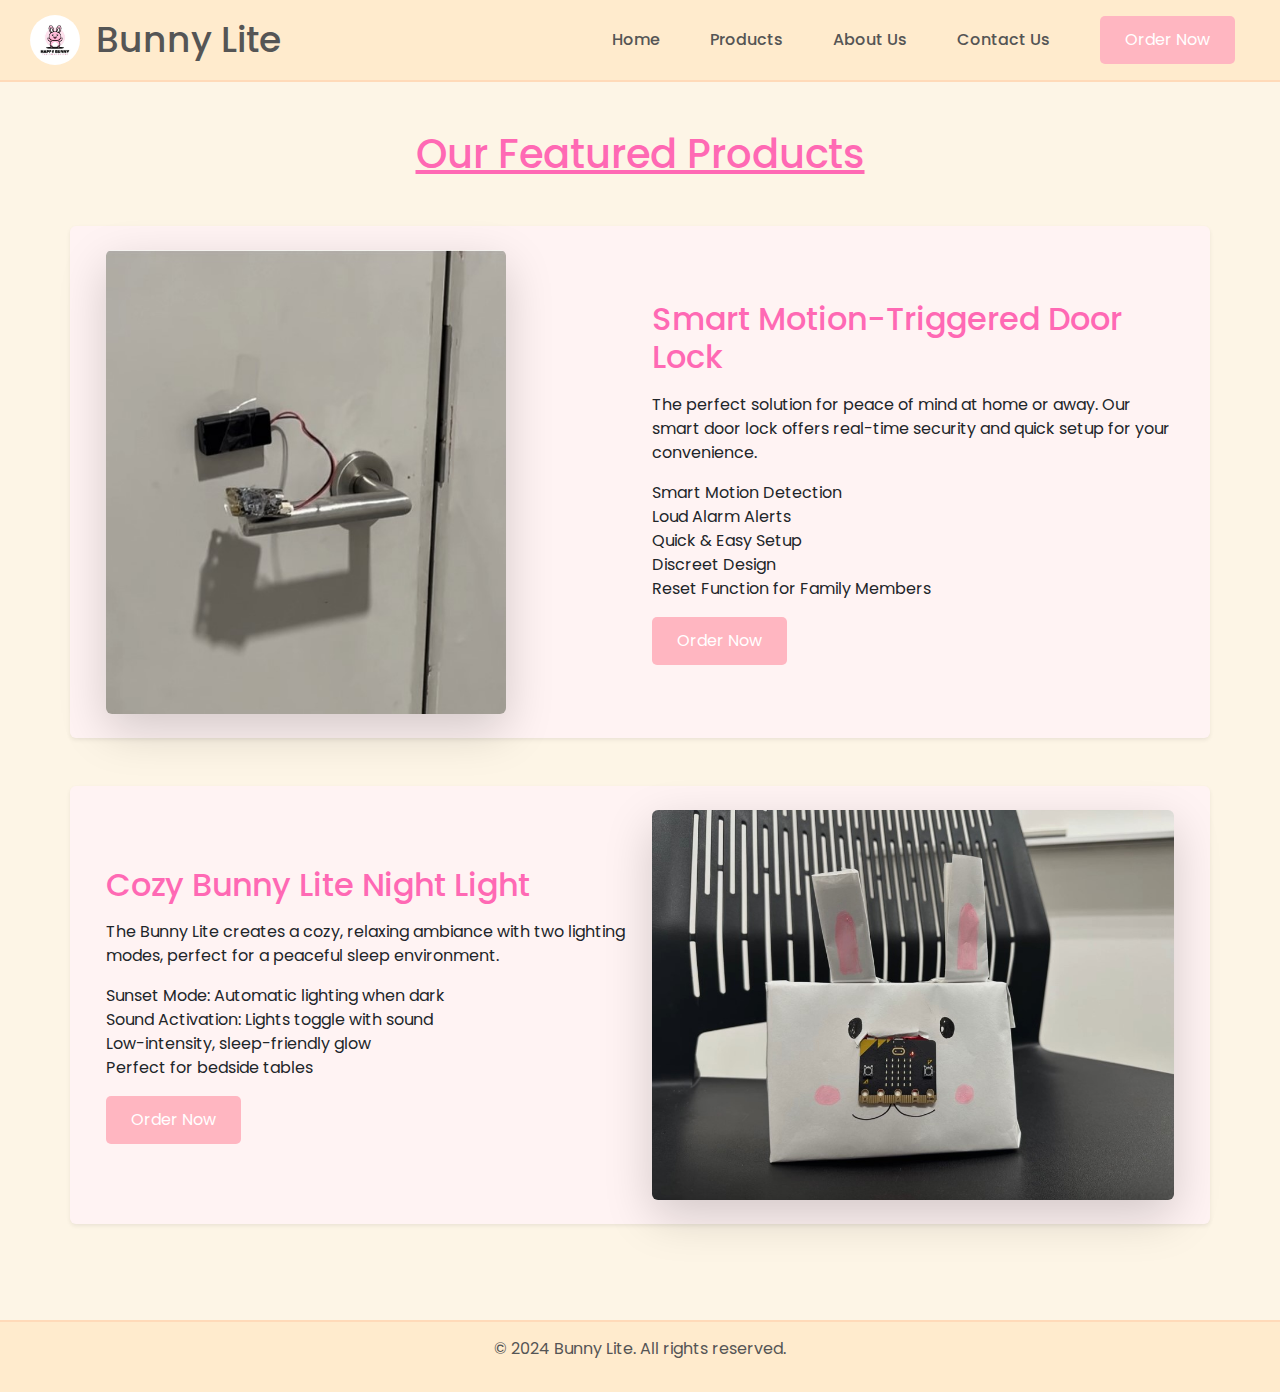
==== products.html @ 6d1aebb0 "microbit product initial commit (cont.)" ====
<!DOCTYPE html>
<html lang="en">

<head>
    <meta charset="UTF-8">
    <meta name="viewport" content="width=device-width, initial-scale=1.0">
    <title>Bunny Lite - Products</title>
    <!-- Google Font -->
    <link href="https://fonts.googleapis.com/css2?family=Poppins:wght@300;400;600&display=swap" rel="stylesheet">
    <!-- Bootstrap CSS -->
    <link href="https://cdn.jsdelivr.net/npm/bootstrap@5.3.0-alpha1/dist/css/bootstrap.min.css" rel="stylesheet">
    <link rel="stylesheet" href="styles.css">
</head>

<body>

    <!-- Navigation Bar -->
    <header>
        <a href="index.html" class="d-flex align-items-center text-decoration-none">
            <img src="happy_bunny.jpg" alt="Rabbit Logo" width="50" height="50" class="rounded-circle">
            <h1 class="ms-3 mb-0" style="font-size: 36px; color: #555;">Bunny Lite</h1>
        </a>
        <nav>
            <ul>
                <li><a href="index.html">Home</a></li>
                <li><a href="products.html">Products</a></li>
                <li><a href="aboutus.html">About Us</a></li>
                <li><a href="contactus.html">Contact Us</a></li>
                <li><a href="order-page.html"><button>Order Now</button></a></li>
            </ul>
        </nav>
    </header>

    <!-- Product Section -->
    <section class="container py-5">
        <h1 class="text-center mb-5" style="color: #ff69b4; text-decoration: underline;">Our Featured Products</h1>

        <!-- Product Card: Door Lock -->
        <div class="row mb-5 align-items-center shadow-sm rounded p-4" style="background-color: #fff3f3;">
            <div class="col-md-6">
                <img src="dooralarm.jpg" width="400px" height="400px" alt="Door Lock" class="img-fluid rounded shadow-lg">
            </div>
            <div class="col-md-6">
                <h2 class="mb-3" style="color: #ff69b4;">Smart Motion-Triggered Door Lock</h2>
                <p>The perfect solution for peace of mind at home or away. Our smart door lock offers real-time security and quick setup for your convenience.</p>
                <ul class="list-unstyled">
                    <li><i class="bi bi-check-circle-fill text-pink"></i> Smart Motion Detection</li>
                    <li><i class="bi bi-check-circle-fill text-pink"></i> Loud Alarm Alerts</li>
                    <li><i class="bi bi-check-circle-fill text-pink"></i> Quick & Easy Setup</li>
                    <li><i class="bi bi-check-circle-fill text-pink"></i> Discreet Design</li>
                    <li><i class="bi bi-check-circle-fill text-pink"></i> Reset Function for Family Members</li>
                </ul>
                <a href="order-page.html"><button>Order Now</button></a>
            </div>
        </div>

        <!-- Product Card: Bunny Lite -->
        <div class="row mb-5 align-items-center shadow-sm rounded p-4" style="background-color: #fff3f3;">
            <div class="col-md-6 order-md-2">
                <img src="night_light.jpg" alt="Bunny Lite Night Light" class="img-fluid rounded shadow-lg">
            </div>
            <div class="col-md-6 order-md-1">
                <h2 class="mb-3" style="color: #ff69b4;">Cozy Bunny Lite Night Light</h2>
                <p>The Bunny Lite creates a cozy, relaxing ambiance with two lighting modes, perfect for a peaceful sleep environment.</p>
                <ul class="list-unstyled">
                    <li><i class="bi bi-check-circle-fill text-pink"></i> Sunset Mode: Automatic lighting when dark</li>
                    <li><i class="bi bi-check-circle-fill text-pink"></i> Sound Activation: Lights toggle with sound</li>
                    <li><i class="bi bi-check-circle-fill text-pink"></i> Low-intensity, sleep-friendly glow</li>
                    <li><i class="bi bi-check-circle-fill text-pink"></i> Perfect for bedside tables</li>
                </ul>
                <a href="order-page.html"><button>Order Now</button></a>
            </div>
        </div>
    </section>

    <!-- Footer -->
    <footer>
        <p>&copy; 2024 Bunny Lite. All rights reserved.</p>
    </footer>

    <!-- Bootstrap JS -->
    <script src="https://cdn.jsdelivr.net/npm/bootstrap@5.3.0-alpha1/dist/js/bootstrap.bundle.min.js"></script>
</body>

</html>
---- styles.css ----
/* General Styles */
body {
    font-family: 'Poppins', sans-serif;
    margin: 0;
    padding: 0;
    background-color: #fdf5e6;
}

/* Header and Navigation */
header {
    background-color: #ffebcd;
    padding: 15px 30px;
    color: #555;
    border-bottom: 2px solid #ffdab9;
    position: sticky;
    top: 0;
    z-index: 1000;
    display: flex;
    justify-content: space-between;
    align-items: center;
}

nav ul {
    list-style: none;
    margin: 0;
    padding: 0;
    display: flex;
    gap: 20px;
    align-items: center; /* Ensure vertical alignment */
}

nav ul li a {
    color: #555;
    text-decoration: none;
    font-weight: 500;
    padding: 10px 15px;
    border-radius: 5px;
    transition: color 0.3s, background-color 0.3s;
}

nav ul li a:hover {
    color: white;
    background-color: #ff69b4;
}

nav ul li a button:hover {
    background-color: unset;
    padding: 10px 15px;
    transition: none;

}

/* Button Styles */
button {
    background-color: #ffb6c1;
    border: none;
    color: white;
    padding: 12px 25px;
    cursor: pointer;
    border-radius: 5px;
    transition: background-color 0.3s ease, transform 0.2s;
    font-size: 16px;
}

button:hover {
    background-color: #ff69b4;
    transform: scale(1.05); /* Adds a subtle hover effect */
}

/* Hero Banner Section */
.hero-banner {
    position: relative;
    height: 90vh;
    display: flex;
    justify-content: center;
    align-items: center;
    text-align: center;
    overflow: hidden;
    padding: 20px;
}

.hero-banner video {
    position: absolute;
    top: 50%;
    left: 50%;
    width: 100%;
    height: 100%;
    object-fit: cover;
    transform: translate(-50%, -50%);
    z-index: -1;
    opacity: 0.7;
}

.hero-banner h1 {
    font-size: 55px;
    margin-bottom: 15px;
    color: #555;
    font-weight: 600;
}

.hero-banner p {
    font-size: 22px;
    margin-bottom: 30px;
    color: #555;
}

/* Feature Cards & CTA */
.card {
    border: none;
    box-shadow: 0 4px 8px rgba(0, 0, 0, 0.1);
    border-radius: 15px;
    transition: transform 0.3s;
}

.card:hover {
    transform: scale(1.05);
}

.features, .reviews, .cta {
    padding: 70px 20px;
}

/* Newsletter Section */
.newsletter {
    background-color: #ffebcd;
    padding: 50px;
    text-align: center;
}

.newsletter input {
    padding: 15px;
    width: 300px;
    max-width: 100%;
    border: 1px solid #ff69b4;
    border-radius: 5px;
    margin-right: 10px;
}

/* Footer Styles */
footer {
    background-color: #ffebcd;
    color: #555;
    text-align: center;
    padding: 15px;
    border-top: 2px solid #ffdab9;
}

/* Responsive Styles */
@media (max-width: 768px) {
    header {
        flex-direction: column;
        align-items: center;
        gap: 15px; /* Add space between elements */
    }

    nav ul {
        flex-direction: column;
        align-items: center;
        gap: 10px;
        margin-top: 10px;
    }

    .hero-banner h1 {
        font-size: 36px;
    }

    .hero-banner p {
        font-size: 18px;
    }
}
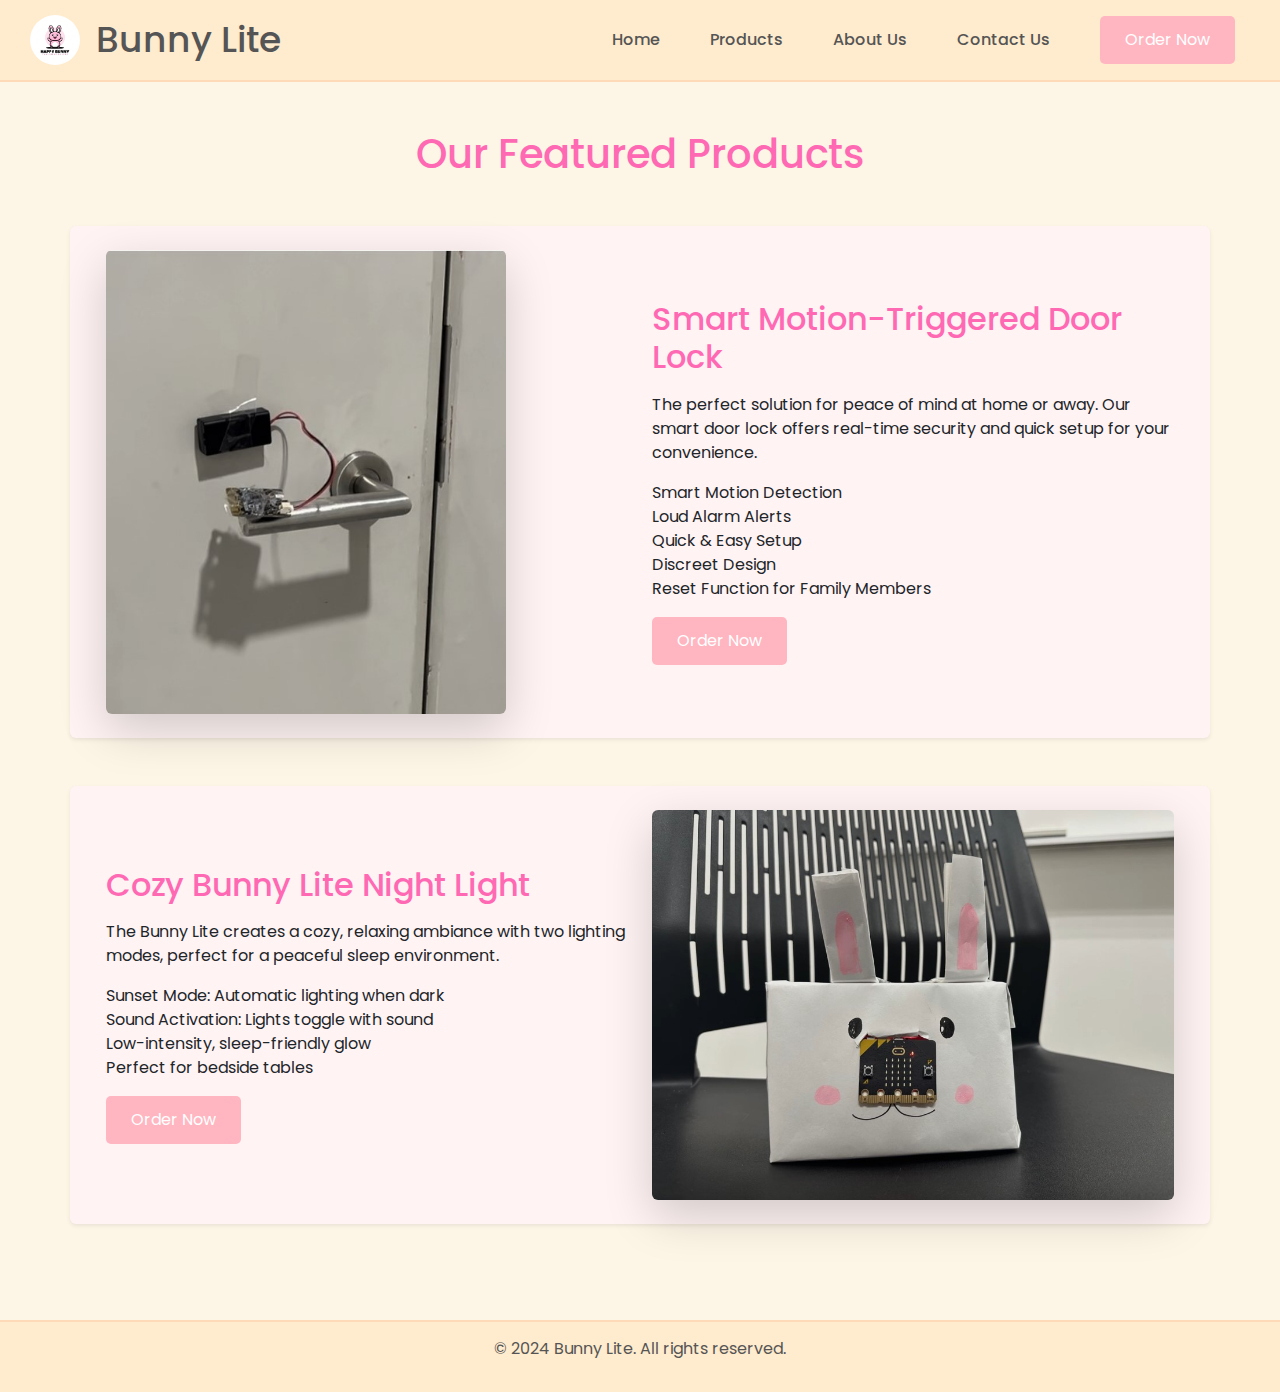
==== commit 754f92fa: "Update products.html" ====
--- a/products.html
+++ b/products.html
@@ -33,7 +33,7 @@
 
     <!-- Product Section -->
     <section class="container py-5">
-        <h1 class="text-center mb-5" style="color: #ff69b4; text-decoration: underline;">Our Featured Products</h1>
+        <h1 class="text-center mb-5" style="color: #ff69b4;">Our Featured Products</h1>
 
         <!-- Product Card: Door Lock -->
         <div class="row mb-5 align-items-center shadow-sm rounded p-4" style="background-color: #fff3f3;">
